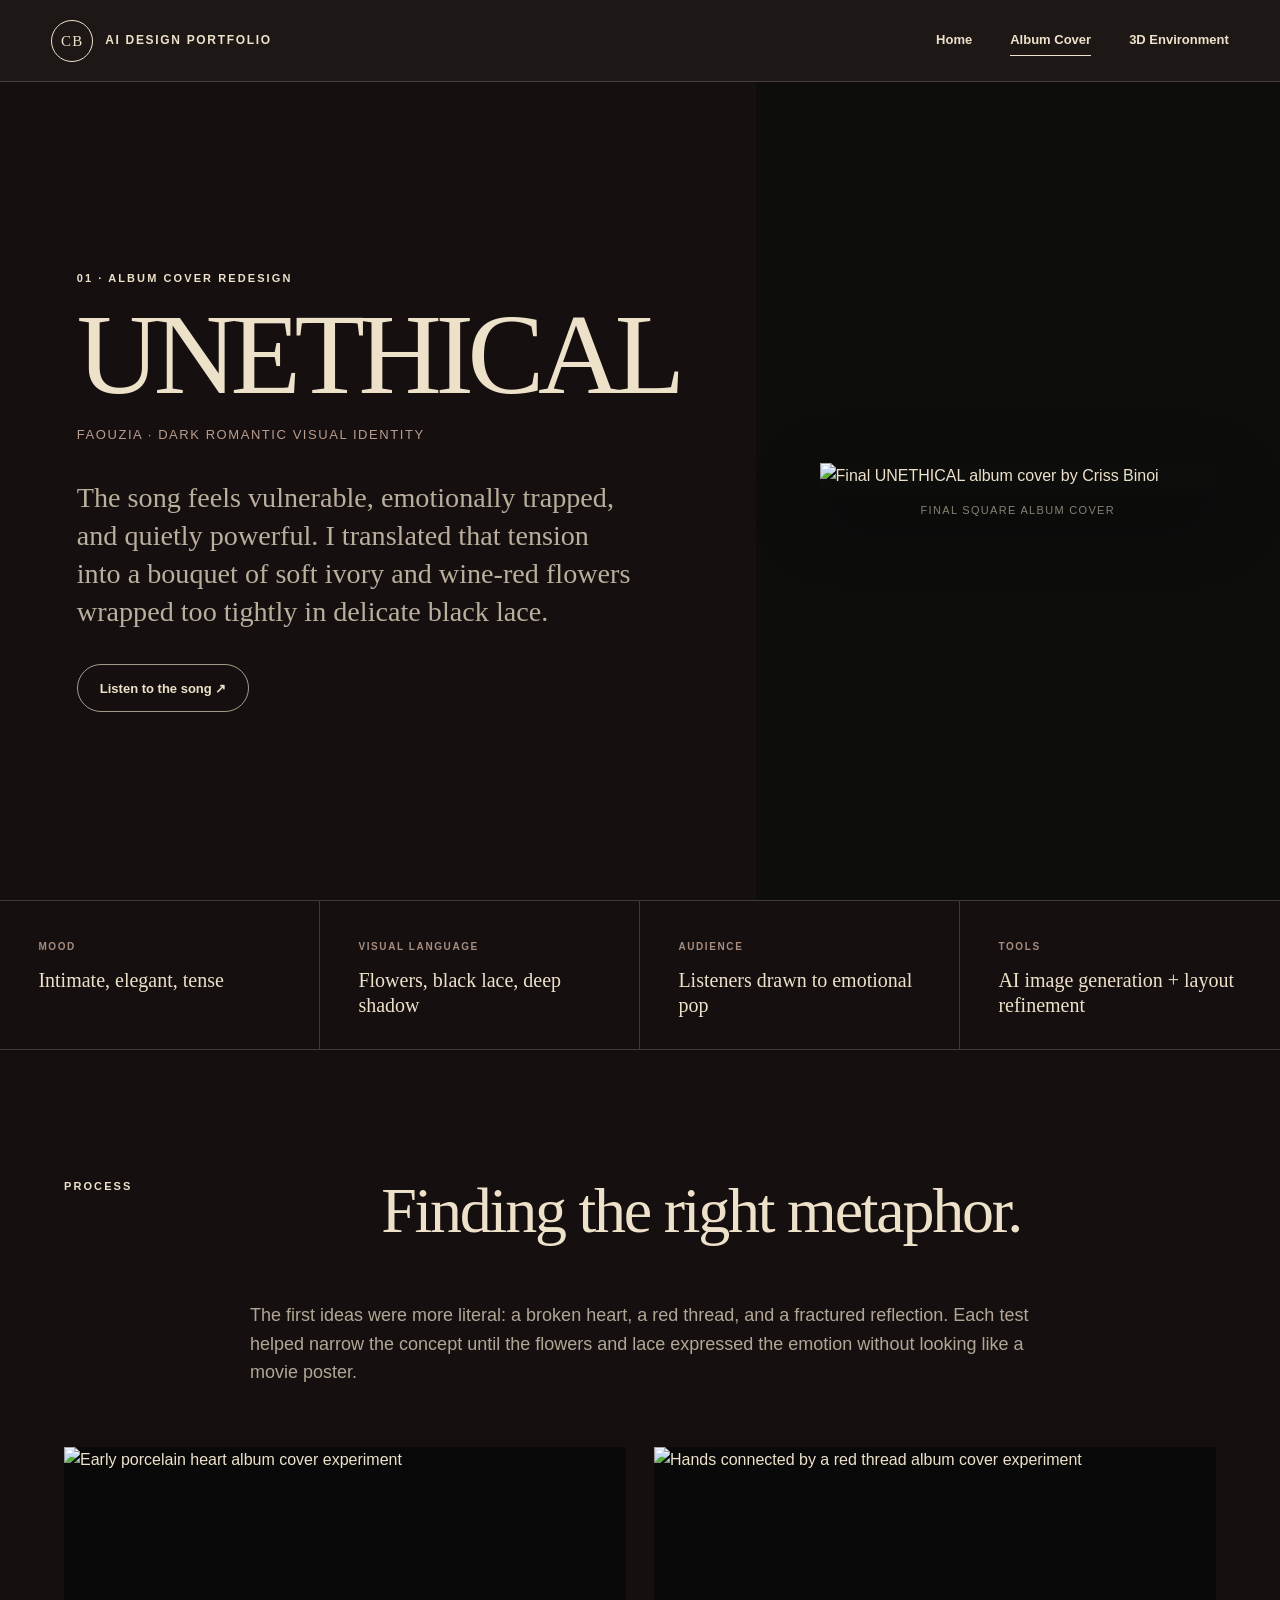
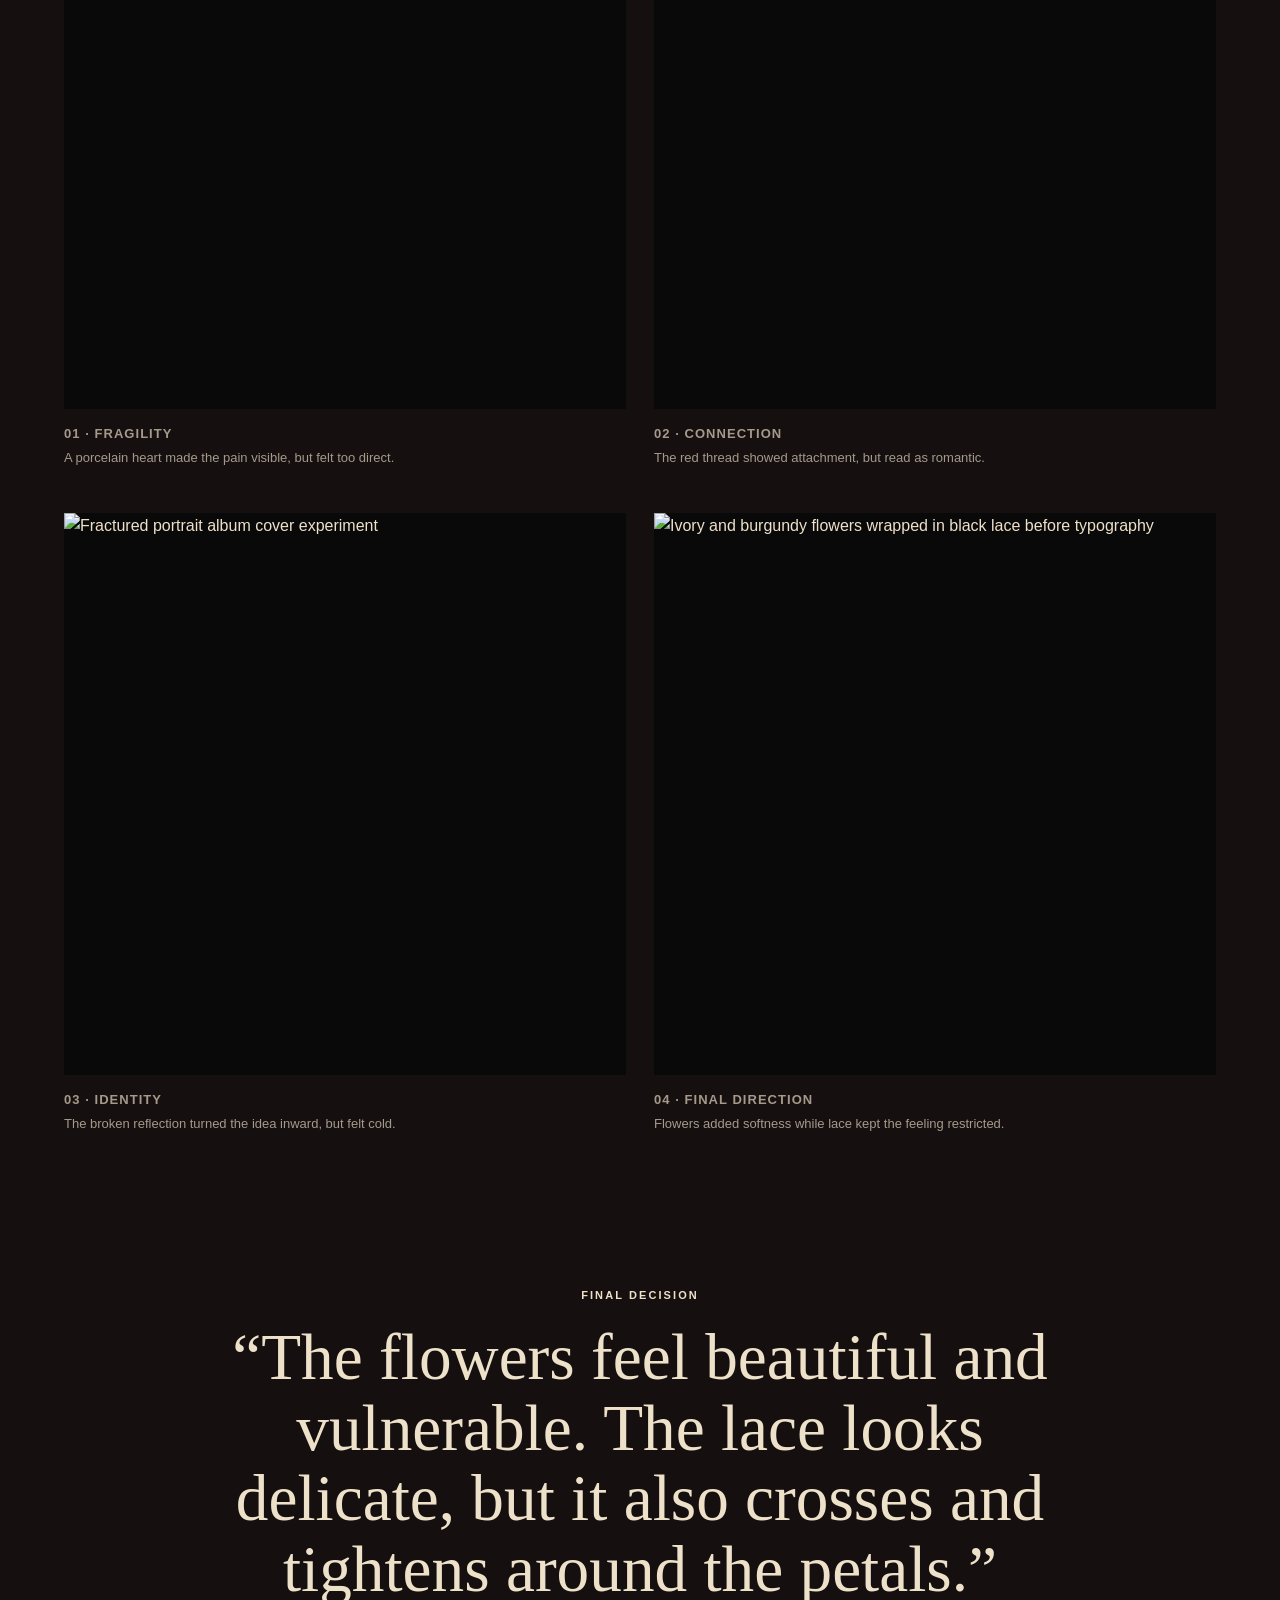
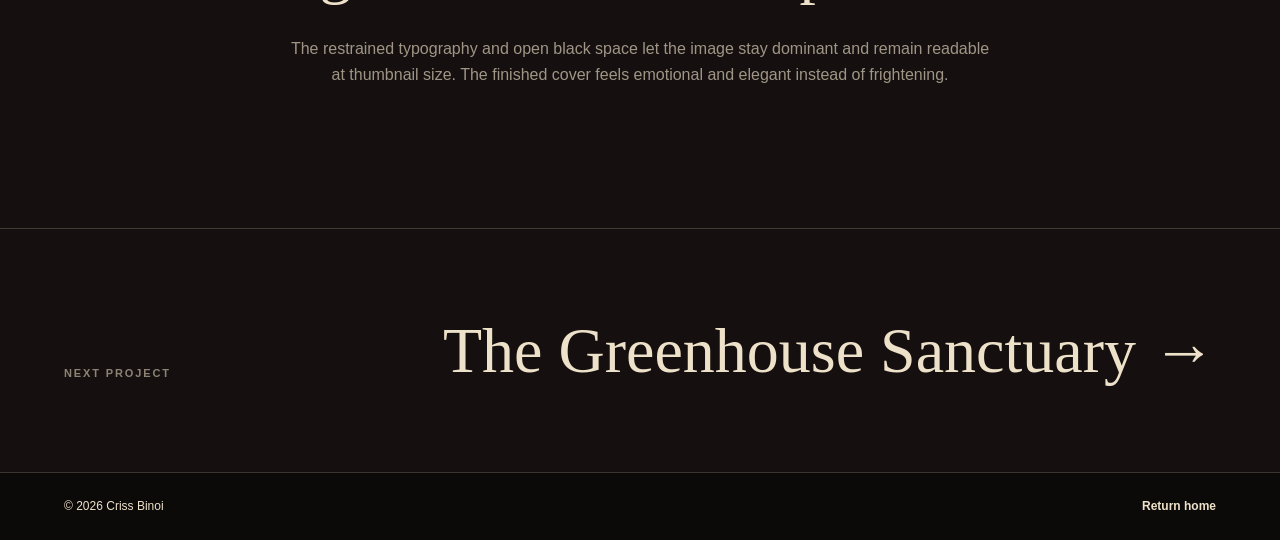
==== album-cover.html @ 112b151c "Add portfolio pages and styling" ====
<!doctype html>
<html lang="en">
<head>
  <meta charset="utf-8">
  <meta name="viewport" content="width=device-width, initial-scale=1">
  <meta name="description" content="UNETHICAL by Faouzia — album cover redesign by Criss Binoi.">
  <title>UNETHICAL — Criss Binoi</title>
  <link rel="stylesheet" href="styles.css">
  <script src="script.js" defer></script>
</head>
<body data-page="project">
  <header class="site-header dark-header">
    <a class="brand" href="index.html" aria-label="Criss Binoi portfolio home">
      <span>CB</span>
      <small>AI Design Portfolio</small>
    </a>
    <nav aria-label="Main navigation">
      <a href="index.html">Home</a>
      <a class="active" href="album-cover.html">Album Cover</a>
      <a href="greenhouse-sanctuary.html">3D Environment</a>
    </nav>
  </header>

  <main class="project-page album-page">
    <section class="project-intro">
      <div class="project-intro-copy">
        <p class="eyebrow">01 · Album cover redesign</p>
        <h1>UNETHICAL</h1>
        <p class="project-subtitle">Faouzia · Dark romantic visual identity</p>
        <p class="project-lede">The song feels vulnerable, emotionally trapped, and quietly powerful. I translated that tension into a bouquet of soft ivory and wine-red flowers wrapped too tightly in delicate black lace.</p>
        <a class="button light-button" href="https://www.youtube.com/watch?v=I1zqCX3Dvxo" target="_blank" rel="noopener">Listen to the song ↗</a>
      </div>
      <figure class="final-art album-art">
        <img src="assets/unethical-final.png" alt="Final UNETHICAL album cover by Criss Binoi">
        <figcaption>Final square album cover</figcaption>
      </figure>
    </section>

    <section class="project-facts" aria-label="Project summary">
      <div><span>Mood</span><p>Intimate, elegant, tense</p></div>
      <div><span>Visual language</span><p>Flowers, black lace, deep shadow</p></div>
      <div><span>Audience</span><p>Listeners drawn to emotional pop</p></div>
      <div><span>Tools</span><p>AI image generation + layout refinement</p></div>
    </section>

    <section class="story-section">
      <div class="section-heading compact">
        <p class="eyebrow">Process</p>
        <h2>Finding the right metaphor.</h2>
      </div>
      <p class="section-intro">The first ideas were more literal: a broken heart, a red thread, and a fractured reflection. Each test helped narrow the concept until the flowers and lace expressed the emotion without looking like a movie poster.</p>
      <div class="process-grid album-process">
        <figure>
          <img src="assets/unethical-process-heart.png" alt="Early porcelain heart album cover experiment">
          <figcaption><strong>01 · Fragility</strong> A porcelain heart made the pain visible, but felt too direct.</figcaption>
        </figure>
        <figure>
          <img src="assets/unethical-process-hands.png" alt="Hands connected by a red thread album cover experiment">
          <figcaption><strong>02 · Connection</strong> The red thread showed attachment, but read as romantic.</figcaption>
        </figure>
        <figure>
          <img src="assets/unethical-process-mirror.png" alt="Fractured portrait album cover experiment">
          <figcaption><strong>03 · Identity</strong> The broken reflection turned the idea inward, but felt cold.</figcaption>
        </figure>
        <figure>
          <img src="assets/unethical-process-flowers.png" alt="Ivory and burgundy flowers wrapped in black lace before typography">
          <figcaption><strong>04 · Final direction</strong> Flowers added softness while lace kept the feeling restricted.</figcaption>
        </figure>
      </div>
    </section>

    <section class="decision-section">
      <p class="eyebrow">Final decision</p>
      <blockquote>“The flowers feel beautiful and vulnerable. The lace looks delicate, but it also crosses and tightens around the petals.”</blockquote>
      <p>The restrained typography and open black space let the image stay dominant and remain readable at thumbnail size. The finished cover feels emotional and elegant instead of frightening.</p>
    </section>

    <nav class="next-project" aria-label="Next project">
      <p>Next project</p>
      <a href="greenhouse-sanctuary.html">The Greenhouse Sanctuary <span aria-hidden="true">→</span></a>
    </nav>
  </main>

  <footer class="site-footer dark-footer">
    <p>© <span data-year></span> Criss Binoi</p>
    <a href="index.html">Return home</a>
  </footer>
</body>
</html>
---- styles.css ----
:root {
  --paper: #f3eee6;
  --paper-deep: #e6ddd0;
  --ink: #171714;
  --muted: #6c675e;
  --wine: #761c31;
  --wine-dark: #2a0d14;
  --cream: #eee1ca;
  --moss: #263a2a;
  --moss-light: #8d9a78;
  --gold: #c49b5f;
  --line: rgba(23, 23, 20, 0.18);
  --serif: Georgia, "Times New Roman", serif;
  --sans: "Segoe UI", Arial, sans-serif;
}

* { box-sizing: border-box; }

html {
  scroll-behavior: smooth;
  background: var(--paper);
}

body {
  margin: 0;
  color: var(--ink);
  background: var(--paper);
  font-family: var(--sans);
  line-height: 1.6;
  -webkit-font-smoothing: antialiased;
}

img {
  display: block;
  width: 100%;
}

a { color: inherit; }

button,
a { -webkit-tap-highlight-color: transparent; }

.site-header {
  position: relative;
  z-index: 20;
  display: flex;
  align-items: center;
  justify-content: space-between;
  min-height: 82px;
  padding: 18px clamp(22px, 4vw, 68px);
  border-bottom: 1px solid var(--line);
  background: rgba(243, 238, 230, 0.92);
  backdrop-filter: blur(16px);
}

.brand {
  display: flex;
  align-items: center;
  gap: 12px;
  color: inherit;
  text-decoration: none;
}

.brand > span {
  display: grid;
  width: 42px;
  height: 42px;
  place-items: center;
  border: 1px solid currentColor;
  border-radius: 50%;
  font-family: var(--serif);
  font-size: 15px;
  letter-spacing: 0.08em;
}

.brand small {
  font-size: 12px;
  font-weight: 700;
  letter-spacing: 0.14em;
  text-transform: uppercase;
}

.site-header nav {
  display: flex;
  align-items: center;
  gap: clamp(15px, 3vw, 38px);
}

.site-header nav a {
  position: relative;
  padding: 7px 0;
  color: inherit;
  font-size: 13px;
  font-weight: 650;
  text-decoration: none;
}

.site-header nav a::after {
  position: absolute;
  right: 0;
  bottom: 2px;
  left: 0;
  height: 1px;
  background: currentColor;
  content: "";
  transform: scaleX(0);
  transform-origin: right;
  transition: transform 180ms ease;
}

.site-header nav a:hover::after,
.site-header nav a:focus-visible::after,
.site-header nav a.active::after {
  transform: scaleX(1);
  transform-origin: left;
}

.dark-header {
  color: var(--cream);
  border-color: rgba(238, 225, 202, 0.2);
  background: rgba(20, 15, 14, 0.96);
}

.moss-header {
  color: #f4ead8;
  border-color: rgba(244, 234, 216, 0.2);
  background: rgba(25, 37, 27, 0.96);
}

.home-hero {
  position: relative;
  display: grid;
  min-height: min(780px, calc(100vh - 82px));
  place-items: center;
  overflow: hidden;
  padding: 95px 7vw 110px;
  isolation: isolate;
  cursor: crosshair;
  background:
    radial-gradient(circle at 15% 20%, rgba(118, 28, 49, 0.13), transparent 35%),
    radial-gradient(circle at 85% 70%, rgba(38, 58, 42, 0.16), transparent 34%),
    var(--paper);
}

.home-hero::after {
  position: absolute;
  inset: 18px;
  z-index: -1;
  border: 1px solid rgba(23, 23, 20, 0.1);
  border-radius: 28px;
  content: "";
  pointer-events: none;
}

#flower-canvas {
  position: absolute;
  inset: 0;
  z-index: -2;
  width: 100%;
  height: 100%;
  pointer-events: none;
}

.hero-copy {
  width: min(820px, 100%);
  padding: clamp(28px, 5vw, 62px);
  border: 1px solid rgba(255,255,255,0.62);
  border-radius: 32px;
  background: rgba(244, 239, 231, 0.76);
  box-shadow: 0 28px 85px rgba(50, 37, 26, 0.13);
  text-align: center;
  backdrop-filter: blur(15px);
}

.eyebrow {
  margin: 0 0 17px;
  font-size: 11px;
  font-weight: 800;
  letter-spacing: 0.19em;
  text-transform: uppercase;
}

.home-hero h1 {
  max-width: 760px;
  margin: 0 auto;
  font-family: var(--serif);
  font-size: clamp(48px, 7.7vw, 106px);
  font-weight: 400;
  letter-spacing: -0.055em;
  line-height: 0.93;
}

.home-hero h1 em {
  color: var(--wine);
  font-weight: 400;
}

.hero-intro {
  max-width: 610px;
  margin: 28px auto 0;
  color: #4d4842;
  font-size: clamp(16px, 1.7vw, 20px);
}

.hero-actions {
  display: flex;
  flex-wrap: wrap;
  justify-content: center;
  gap: 12px;
  margin-top: 32px;
}

.button {
  display: inline-flex;
  min-height: 48px;
  align-items: center;
  justify-content: center;
  padding: 11px 22px;
  border: 1px solid var(--ink);
  border-radius: 999px;
  font: 700 13px/1 var(--sans);
  text-decoration: none;
  cursor: pointer;
  transition: transform 180ms ease, background 180ms ease, color 180ms ease;
}

.button:hover,
.button:focus-visible { transform: translateY(-2px); }

.button.primary {
  color: var(--paper);
  background: var(--ink);
}

.button.quiet { background: transparent; }

.interaction-note {
  position: absolute;
  right: clamp(30px, 4vw, 70px);
  bottom: 30px;
  margin: 0;
  padding: 8px 13px;
  border-radius: 999px;
  background: rgba(243, 238, 230, 0.78);
  color: #514b43;
  font-size: 12px;
  pointer-events: none;
  backdrop-filter: blur(8px);
}

.projects-section {
  padding: clamp(84px, 10vw, 150px) clamp(22px, 5vw, 82px);
}

.section-heading {
  display: grid;
  grid-template-columns: minmax(170px, 0.38fr) 1fr;
  max-width: 1180px;
  margin: 0 auto 60px;
  padding-bottom: 25px;
  border-bottom: 1px solid var(--line);
}

.section-heading h2 {
  max-width: 790px;
  margin: 0;
  font-family: var(--serif);
  font-size: clamp(35px, 5vw, 68px);
  font-weight: 400;
  letter-spacing: -0.035em;
  line-height: 1.02;
}

.project-list {
  display: grid;
  max-width: 1180px;
  margin: 0 auto;
  gap: 55px;
}

.project-card {
  display: grid;
  grid-template-columns: minmax(280px, 1.22fr) minmax(260px, 0.78fr);
  overflow: hidden;
  border-radius: 28px;
  color: var(--cream);
  text-decoration: none;
  box-shadow: 0 22px 55px rgba(35, 25, 19, 0.13);
}

.project-card:nth-child(even) { grid-template-columns: minmax(260px, 0.78fr) minmax(280px, 1.22fr); }
.project-card:nth-child(even) .card-image { order: 2; }

.album-card { background: #1b1113; }
.environment-card { background: #2d3b2e; }

.card-image {
  min-height: 520px;
  overflow: hidden;
  background: #111;
}

.card-image img {
  width: 100%;
  height: 100%;
  object-fit: cover;
  transition: transform 650ms cubic-bezier(.2,.7,.2,1);
}

.square-image img { object-position: center; }
.wide-image img { object-position: center; }
.project-card:hover .card-image img { transform: scale(1.035); }

.card-copy {
  position: relative;
  display: flex;
  min-height: 520px;
  flex-direction: column;
  justify-content: center;
  padding: clamp(34px, 5vw, 74px);
}

.project-number {
  position: absolute;
  top: 29px;
  right: 31px;
  color: rgba(238, 225, 202, 0.52);
  font-family: var(--serif);
  font-size: 32px;
}

.project-type {
  margin: 0 0 13px;
  color: rgba(238, 225, 202, 0.66);
  font-size: 11px;
  font-weight: 800;
  letter-spacing: 0.16em;
  text-transform: uppercase;
}

.card-copy h3 {
  margin: 0 0 22px;
  font-family: var(--serif);
  font-size: clamp(39px, 5vw, 66px);
  font-weight: 400;
  letter-spacing: -0.04em;
  line-height: 0.98;
}

.card-copy > p:not(.project-type) {
  margin: 0;
  color: rgba(238, 225, 202, 0.8);
  font-size: 16px;
}

.text-link {
  align-self: flex-start;
  margin-top: 35px;
  padding-bottom: 3px;
  border-bottom: 1px solid currentColor;
  font-weight: 750;
  font-size: 13px;
}

.about-strip {
  display: grid;
  grid-template-columns: minmax(150px, 0.35fr) 1fr;
  max-width: 1180px;
  margin: 0 auto clamp(85px, 10vw, 150px);
  padding: 45px 0 0;
  border-top: 1px solid var(--line);
}

.about-strip > p:last-child {
  max-width: 850px;
  margin: 0;
  font-family: var(--serif);
  font-size: clamp(27px, 3.3vw, 45px);
  line-height: 1.17;
}

.site-footer {
  display: flex;
  align-items: center;
  justify-content: space-between;
  padding: 24px clamp(22px, 5vw, 82px);
  border-top: 1px solid var(--line);
  font-size: 12px;
}

.site-footer p { margin: 0; }
.site-footer a { font-weight: 700; text-decoration: none; }

/* Project pages */
.project-page { overflow: hidden; }

.album-page {
  color: var(--cream);
  background: #15100f;
}

.project-intro {
  display: grid;
  grid-template-columns: 0.82fr 1.18fr;
  min-height: calc(100vh - 82px);
}

.project-intro-copy {
  display: flex;
  flex-direction: column;
  justify-content: center;
  padding: clamp(55px, 8vw, 125px) clamp(30px, 6vw, 95px);
}

.project-intro h1,
.environment-title h1 {
  margin: 0;
  font-family: var(--serif);
  font-size: clamp(60px, 9vw, 135px);
  font-weight: 400;
  letter-spacing: -0.055em;
  line-height: 0.88;
}

.project-subtitle {
  margin: 19px 0 0;
  color: #ba9d8e;
  font-size: 13px;
  letter-spacing: 0.12em;
  text-transform: uppercase;
}

.project-lede {
  max-width: 560px;
  margin: 34px 0 0;
  color: rgba(238, 225, 202, 0.76);
  font-family: var(--serif);
  font-size: clamp(20px, 2.2vw, 29px);
  line-height: 1.35;
}

.light-button {
  align-self: flex-start;
  margin-top: 33px;
  color: var(--cream);
  border-color: rgba(238, 225, 202, 0.66);
  background: transparent;
}

.light-button:hover { color: #15100f; background: var(--cream); }

.final-art {
  display: grid;
  align-content: center;
  margin: 0;
  padding: clamp(30px, 5vw, 80px);
  background: #0d0d0c;
}

.album-art img {
  max-width: 820px;
  margin: auto;
  box-shadow: 0 24px 70px rgba(0,0,0,0.44);
}

.final-art figcaption {
  margin-top: 13px;
  color: rgba(238, 225, 202, 0.55);
  font-size: 11px;
  letter-spacing: 0.12em;
  text-align: center;
  text-transform: uppercase;
}

.project-facts {
  display: grid;
  grid-template-columns: repeat(4, 1fr);
  border-top: 1px solid rgba(238, 225, 202, 0.2);
  border-bottom: 1px solid rgba(238, 225, 202, 0.2);
}

.project-facts > div {
  min-height: 145px;
  padding: 31px clamp(20px, 3vw, 45px);
  border-right: 1px solid rgba(238, 225, 202, 0.2);
}

.project-facts > div:last-child { border-right: 0; }

.project-facts span {
  color: #a68d80;
  font-size: 10px;
  font-weight: 800;
  letter-spacing: 0.16em;
  text-transform: uppercase;
}

.project-facts p {
  margin: 10px 0 0;
  font-family: var(--serif);
  font-size: 20px;
  line-height: 1.25;
}

.story-section {
  padding: clamp(80px, 10vw, 145px) clamp(22px, 5vw, 82px);
}

.section-heading.compact { margin-bottom: 32px; }

.section-intro {
  max-width: 780px;
  margin: 0 auto 60px;
  color: rgba(238, 225, 202, 0.72);
  font-size: 18px;
}

.process-grid {
  display: grid;
  max-width: 1180px;
  margin: auto;
  grid-template-columns: repeat(2, 1fr);
  gap: 44px 28px;
}

.process-grid figure,
.environment-process figure { margin: 0; }

.process-grid img {
  aspect-ratio: 1;
  object-fit: cover;
  background: #090909;
}

.process-grid figcaption,
.environment-process figcaption {
  padding: 15px 0 0;
  color: rgba(238, 225, 202, 0.66);
  font-size: 13px;
}

.process-grid figcaption strong,
.environment-process figcaption strong {
  display: block;
  margin-bottom: 3px;
  color: inherit;
  letter-spacing: 0.08em;
  text-transform: uppercase;
}

.decision-section {
  max-width: 1000px;
  margin: 0 auto;
  padding: 25px clamp(22px, 5vw, 82px) clamp(90px, 11vw, 165px);
  text-align: center;
}

.decision-section blockquote {
  margin: 0;
  font-family: var(--serif);
  font-size: clamp(34px, 5.1vw, 70px);
  line-height: 1.08;
}

.decision-section > p:last-child {
  max-width: 700px;
  margin: 32px auto 0;
  color: rgba(238, 225, 202, 0.64);
}

.next-project {
  display: flex;
  align-items: flex-end;
  justify-content: space-between;
  gap: 30px;
  padding: clamp(50px, 7vw, 95px) clamp(22px, 5vw, 82px);
  border-top: 1px solid rgba(238, 225, 202, 0.2);
}

.next-project p {
  margin: 0;
  color: rgba(238, 225, 202, 0.55);
  font-size: 11px;
  font-weight: 800;
  letter-spacing: 0.17em;
  text-transform: uppercase;
}

.next-project a {
  font-family: var(--serif);
  font-size: clamp(31px, 5vw, 72px);
  line-height: 1;
  text-decoration: none;
}

.dark-footer {
  color: var(--cream);
  border-color: rgba(238, 225, 202, 0.2);
  background: #0c0a09;
}

/* Environment project */
.environment-page {
  color: #f4ead8;
  background: #1a261c;
}

.environment-hero {
  position: relative;
  min-height: calc(100vh - 82px);
  background: #111;
}

.environment-hero::after {
  position: absolute;
  inset: 0;
  background: linear-gradient(90deg, rgba(12,18,13,0.83), rgba(12,18,13,0.08) 68%), linear-gradient(0deg, rgba(12,18,13,0.45), transparent 45%);
  content: "";
}

.environment-hero > img {
  position: absolute;
  inset: 0;
  height: 100%;
  object-fit: cover;
}

.environment-title {
  position: relative;
  z-index: 2;
  display: flex;
  min-height: calc(100vh - 82px);
  width: min(720px, 92%);
  flex-direction: column;
  justify-content: flex-end;
  padding: 80px clamp(22px, 6vw, 95px);
}

.environment-title h1 { font-size: clamp(58px, 9vw, 132px); }

.environment-title > p:last-child {
  max-width: 520px;
  margin: 28px 0 0;
  color: rgba(244, 234, 216, 0.78);
  font-family: var(--serif);
  font-size: clamp(20px, 2.5vw, 31px);
}

.environment-overview {
  display: grid;
  grid-template-columns: 0.8fr 1.2fr;
  max-width: 1180px;
  margin: auto;
  padding: clamp(80px, 10vw, 150px) 0;
  gap: 60px;
}

.environment-overview h2 {
  margin: 0;
  font-family: var(--serif);
  font-size: clamp(45px, 6vw, 82px);
  font-weight: 400;
  letter-spacing: -0.045em;
  line-height: 0.98;
}

.overview-copy {
  padding-top: 25px;
  color: rgba(244, 234, 216, 0.75);
  font-size: 18px;
}

.overview-copy p { margin: 0 0 22px; }

.environment-facts {
  border-color: rgba(244, 234, 216, 0.2);
}

.environment-facts > div { border-color: rgba(244, 234, 216, 0.2); }
.environment-facts span { color: #9faa8e; }

.light-story {
  color: var(--ink);
  background: var(--paper);
}

.light-story .section-heading { border-color: var(--line); }

.environment-process {
  display: grid;
  max-width: 1180px;
  margin: 0 auto;
  grid-template-columns: repeat(2, 1fr);
  gap: 48px 28px;
}

.environment-process .process-wide { grid-column: 1 / -1; }

.environment-process img {
  aspect-ratio: 4 / 3;
  object-fit: cover;
  background: #1a1a1a;
}

.environment-process figcaption { color: #5e594f; }
.environment-process figcaption strong { color: var(--moss); }

.final-environment {
  padding: clamp(85px, 10vw, 150px) clamp(22px, 5vw, 82px);
}

.final-environment > img {
  max-width: 1400px;
  margin: 0 auto;
  border-radius: 4px;
  box-shadow: 0 30px 80px rgba(0,0,0,0.24);
}

.final-environment > p {
  max-width: 720px;
  margin: 27px auto 0;
  color: rgba(244, 234, 216, 0.68);
  text-align: center;
}

.moss-footer {
  color: #f4ead8;
  border-color: rgba(244, 234, 216, 0.2);
  background: #101811;
}

@media (max-width: 900px) {
  .site-header {
    align-items: flex-start;
    gap: 16px;
  }

  .site-header nav {
    align-items: flex-end;
    flex-direction: column;
    gap: 2px;
  }

  .brand small { display: none; }
  .home-hero { min-height: 720px; padding-inline: 25px; }
  .project-card,
  .project-card:nth-child(even) { grid-template-columns: 1fr; }
  .project-card:nth-child(even) .card-image { order: initial; }
  .card-image,
  .card-copy { min-height: auto; }
  .card-image { aspect-ratio: 4 / 3; }
  .card-copy { padding-block: 70px; }
  .project-intro { grid-template-columns: 1fr; }
  .project-intro-copy { min-height: 600px; }
  .project-facts { grid-template-columns: repeat(2, 1fr); }
  .project-facts > div:nth-child(2) { border-right: 0; }
  .project-facts > div:nth-child(-n+2) { border-bottom: 1px solid rgba(238, 225, 202, 0.2); }
  .environment-overview { grid-template-columns: 1fr; padding-inline: 30px; gap: 25px; }
}

@media (max-width: 620px) {
  .site-header { min-height: 100px; padding: 15px 18px; }
  .brand > span { width: 38px; height: 38px; }
  .site-header nav a { font-size: 11px; padding: 3px 0; }
  .home-hero { min-height: calc(100svh - 100px); padding: 52px 18px 90px; }
  .home-hero::after { inset: 10px; border-radius: 20px; }
  .hero-copy { padding: 34px 21px; border-radius: 22px; }
  .home-hero h1 { font-size: clamp(43px, 15vw, 67px); }
  .hero-intro { font-size: 15px; }
  .hero-actions { align-items: stretch; flex-direction: column; }
  .interaction-note { right: 50%; bottom: 22px; width: max-content; transform: translateX(50%); }
  .section-heading,
  .about-strip { grid-template-columns: 1fr; gap: 16px; }
  .projects-section { padding-inline: 17px; }
  .card-image { aspect-ratio: 1; }
  .card-copy { padding: 65px 27px 42px; }
  .about-strip { margin-inline: 22px; }
  .project-intro-copy { min-height: 550px; padding-inline: 24px; }
  .project-intro h1 { font-size: 60px; }
  .final-art { padding: 25px 18px 50px; }
  .project-facts { grid-template-columns: 1fr; }
  .project-facts > div,
  .project-facts > div:nth-child(2) { border-right: 0; border-bottom: 1px solid rgba(238, 225, 202, 0.2); }
  .process-grid,
  .environment-process { grid-template-columns: 1fr; }
  .environment-process .process-wide { grid-column: auto; }
  .next-project { align-items: flex-start; flex-direction: column; }
  .environment-title { padding: 55px 23px; }
  .environment-title h1 { font-size: 57px; }
  .environment-hero,
  .environment-title { min-height: calc(100svh - 100px); }
  .environment-hero > img { object-position: 62% center; }
  .site-footer { gap: 20px; }
}

@media (prefers-reduced-motion: reduce) {
  html { scroll-behavior: auto; }
  *, *::before, *::after { transition-duration: 0.001ms !important; animation-duration: 0.001ms !important; }
}
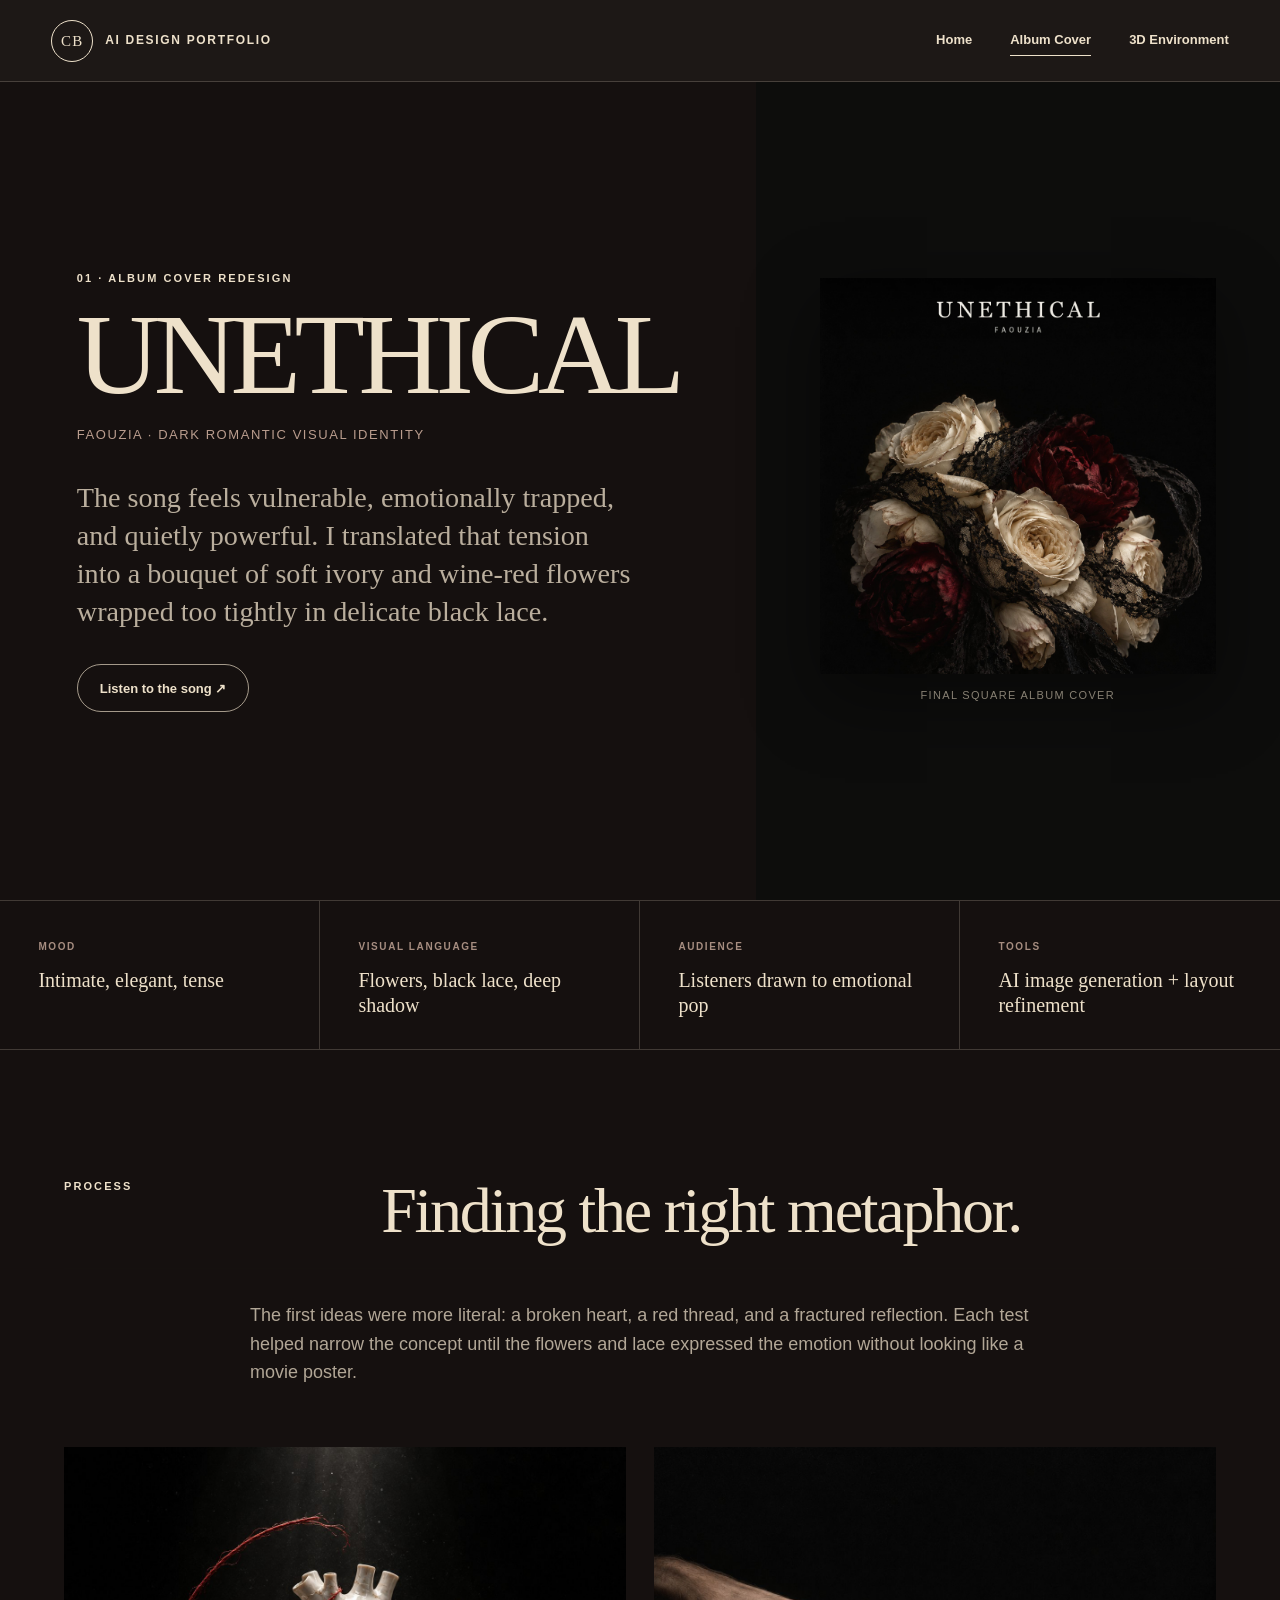
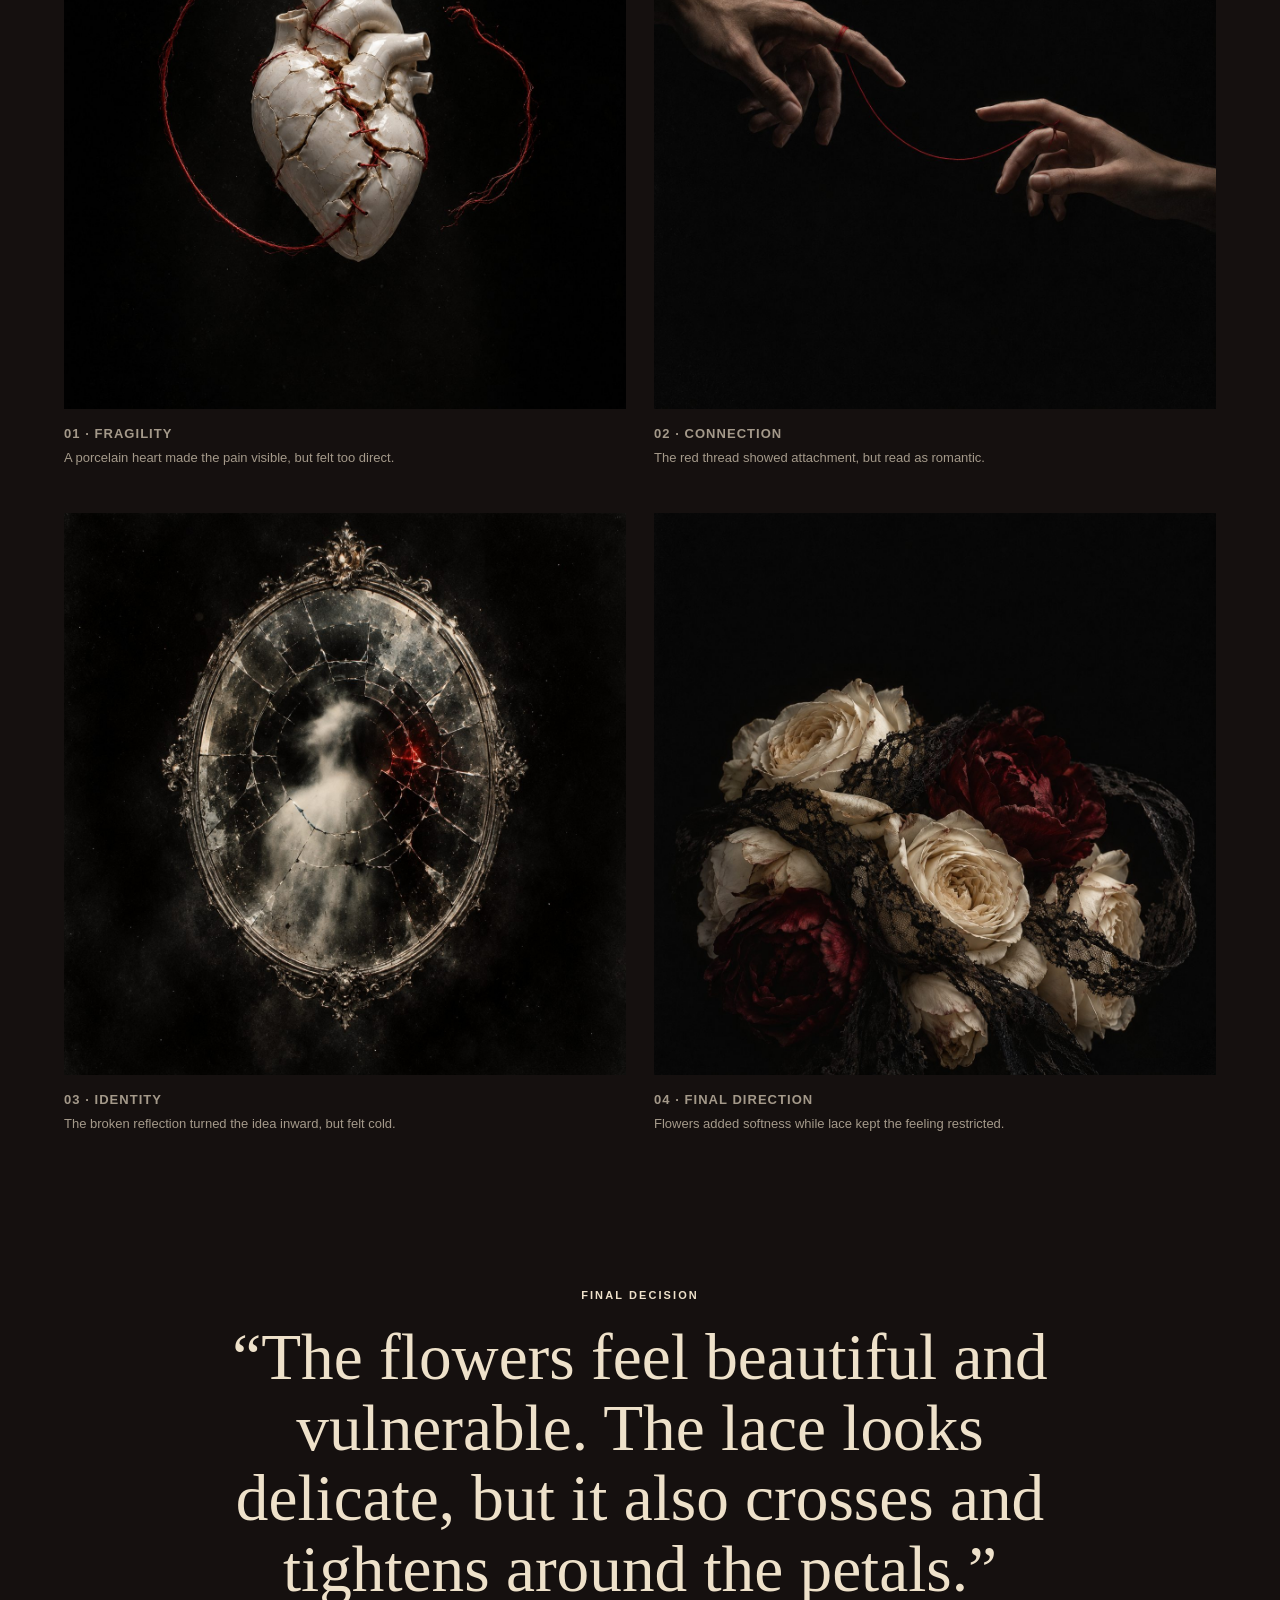
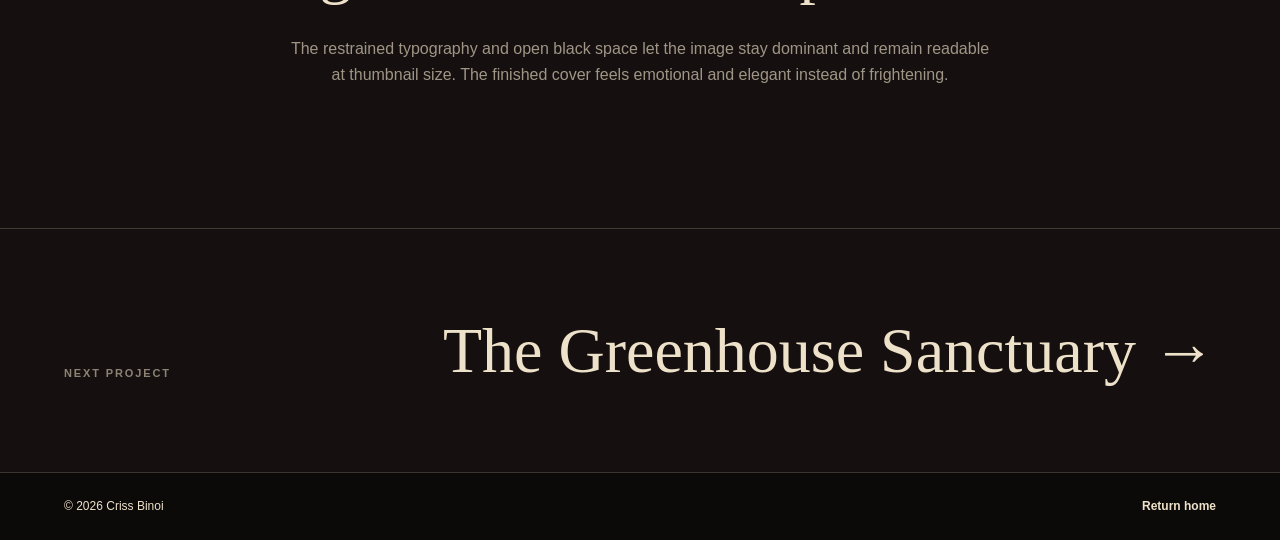
==== commit dbf27906: "Optimize portfolio images for the web" ====
--- a/album-cover.html
+++ b/album-cover.html
@@ -31,7 +31,7 @@
         <a class="button light-button" href="https://www.youtube.com/watch?v=I1zqCX3Dvxo" target="_blank" rel="noopener">Listen to the song ↗</a>
       </div>
       <figure class="final-art album-art">
-        <img src="assets/unethical-final.png" alt="Final UNETHICAL album cover by Criss Binoi">
+        <img src="assets/unethical-final.jpg" alt="Final UNETHICAL album cover by Criss Binoi">
         <figcaption>Final square album cover</figcaption>
       </figure>
     </section>
@@ -51,19 +51,19 @@
       <p class="section-intro">The first ideas were more literal: a broken heart, a red thread, and a fractured reflection. Each test helped narrow the concept until the flowers and lace expressed the emotion without looking like a movie poster.</p>
       <div class="process-grid album-process">
         <figure>
-          <img src="assets/unethical-process-heart.png" alt="Early porcelain heart album cover experiment">
+          <img src="assets/unethical-process-heart.jpg" alt="Early porcelain heart album cover experiment">
           <figcaption><strong>01 · Fragility</strong> A porcelain heart made the pain visible, but felt too direct.</figcaption>
         </figure>
         <figure>
-          <img src="assets/unethical-process-hands.png" alt="Hands connected by a red thread album cover experiment">
+          <img src="assets/unethical-process-hands.jpg" alt="Hands connected by a red thread album cover experiment">
           <figcaption><strong>02 · Connection</strong> The red thread showed attachment, but read as romantic.</figcaption>
         </figure>
         <figure>
-          <img src="assets/unethical-process-mirror.png" alt="Fractured portrait album cover experiment">
+          <img src="assets/unethical-process-mirror.jpg" alt="Fractured portrait album cover experiment">
           <figcaption><strong>03 · Identity</strong> The broken reflection turned the idea inward, but felt cold.</figcaption>
         </figure>
         <figure>
-          <img src="assets/unethical-process-flowers.png" alt="Ivory and burgundy flowers wrapped in black lace before typography">
+          <img src="assets/unethical-process-flowers.jpg" alt="Ivory and burgundy flowers wrapped in black lace before typography">
           <figcaption><strong>04 · Final direction</strong> Flowers added softness while lace kept the feeling restricted.</figcaption>
         </figure>
       </div>
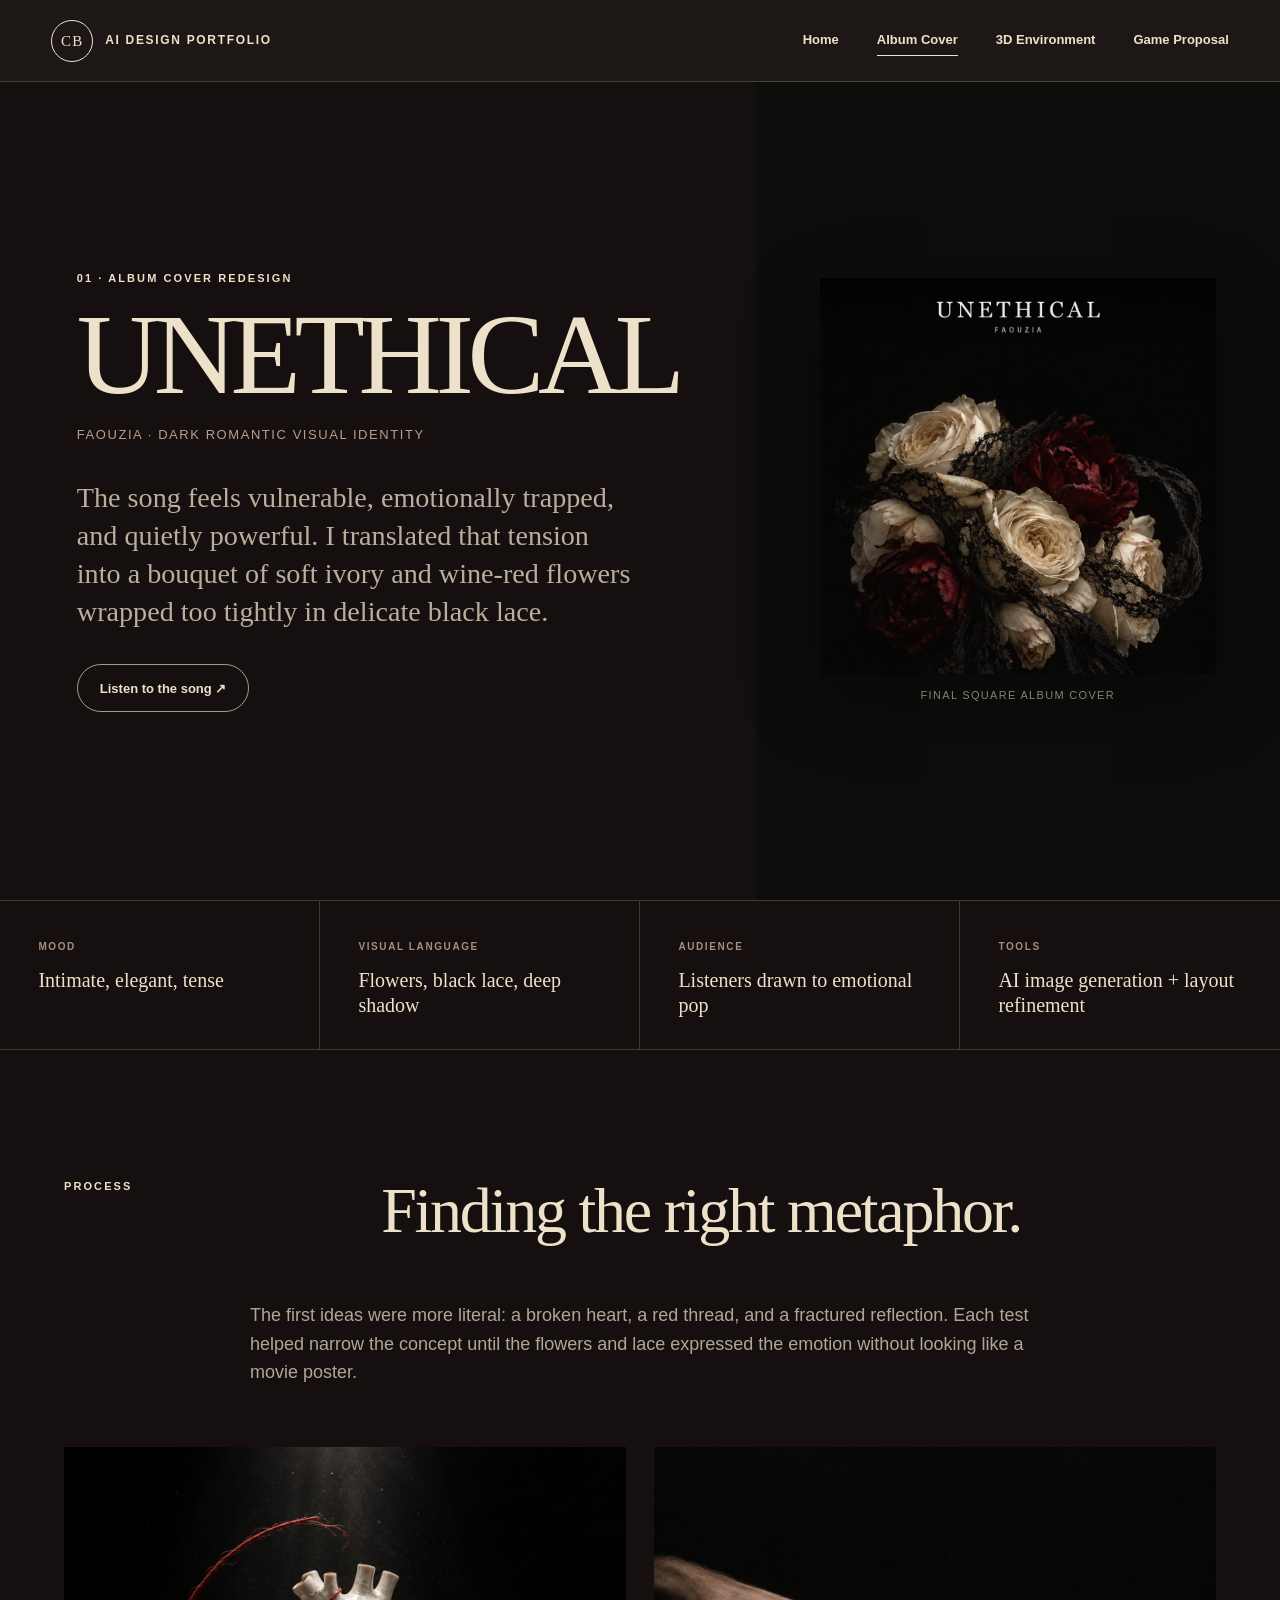
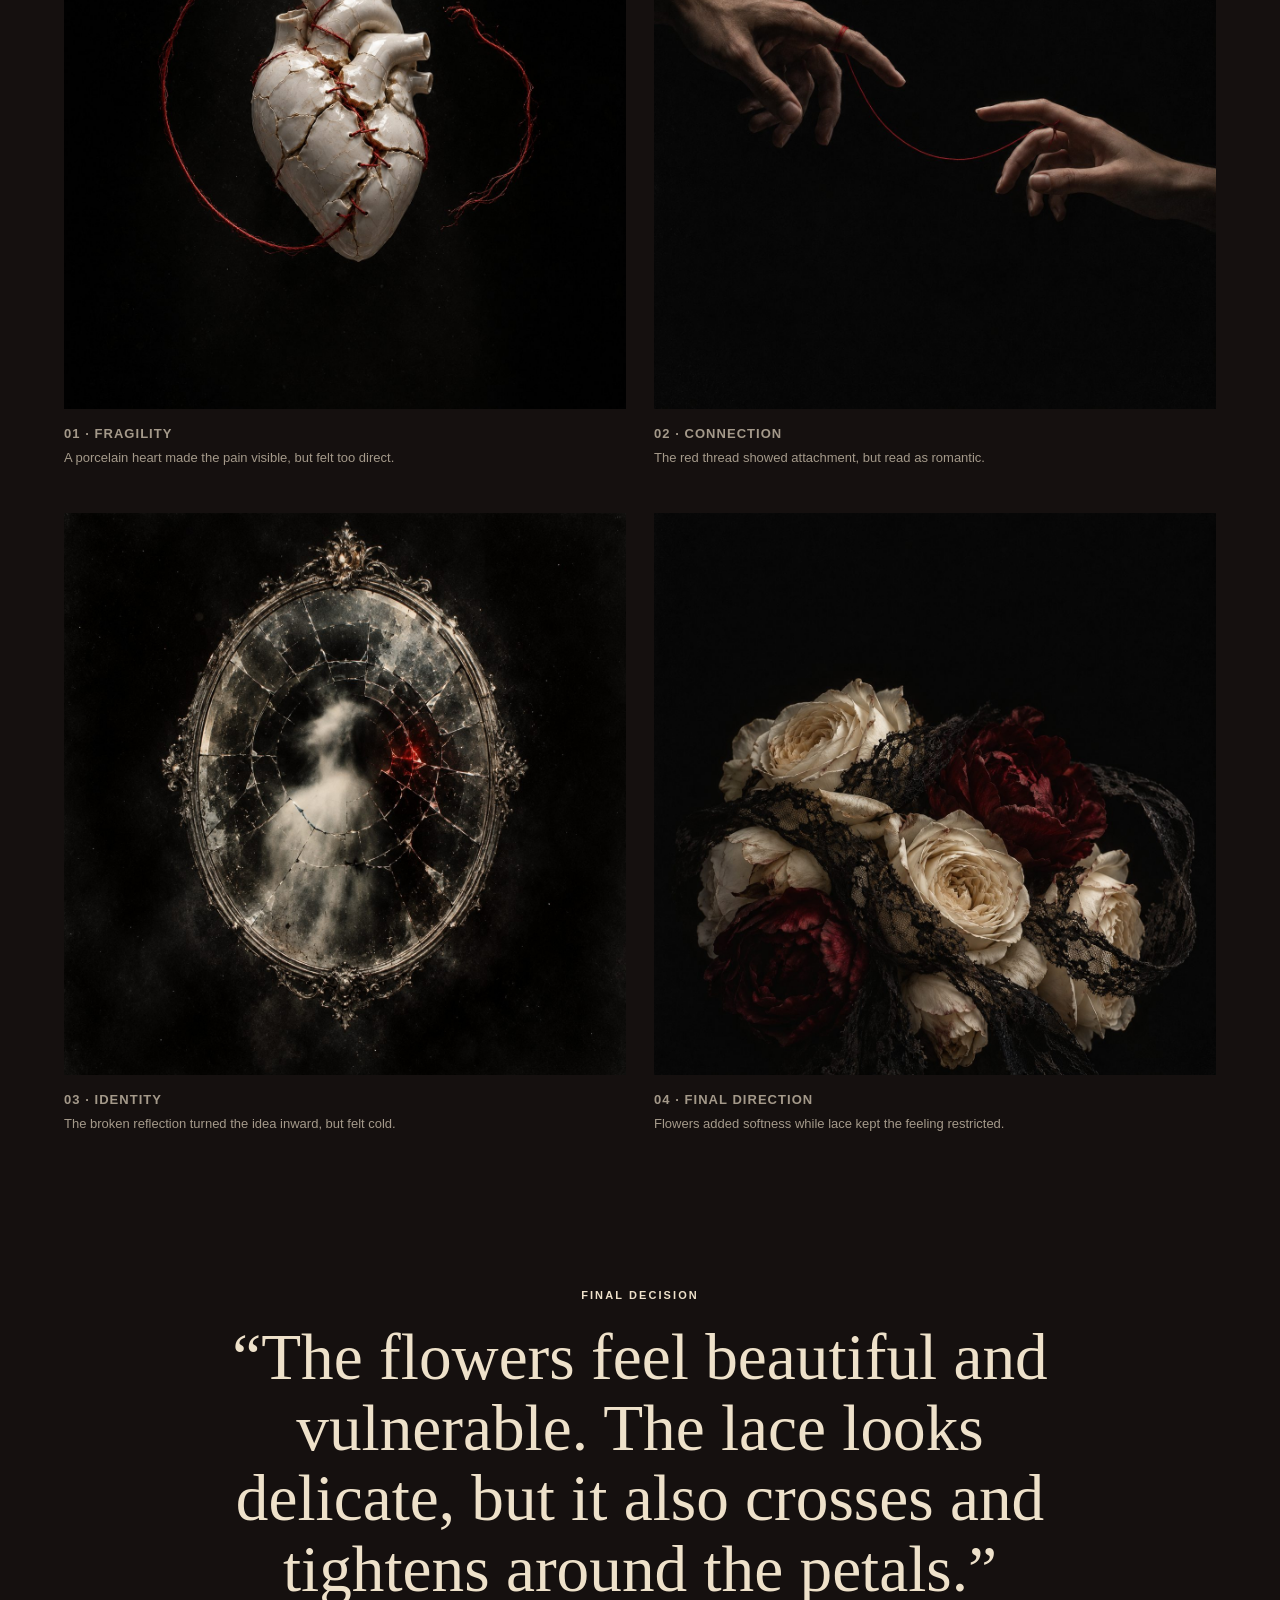
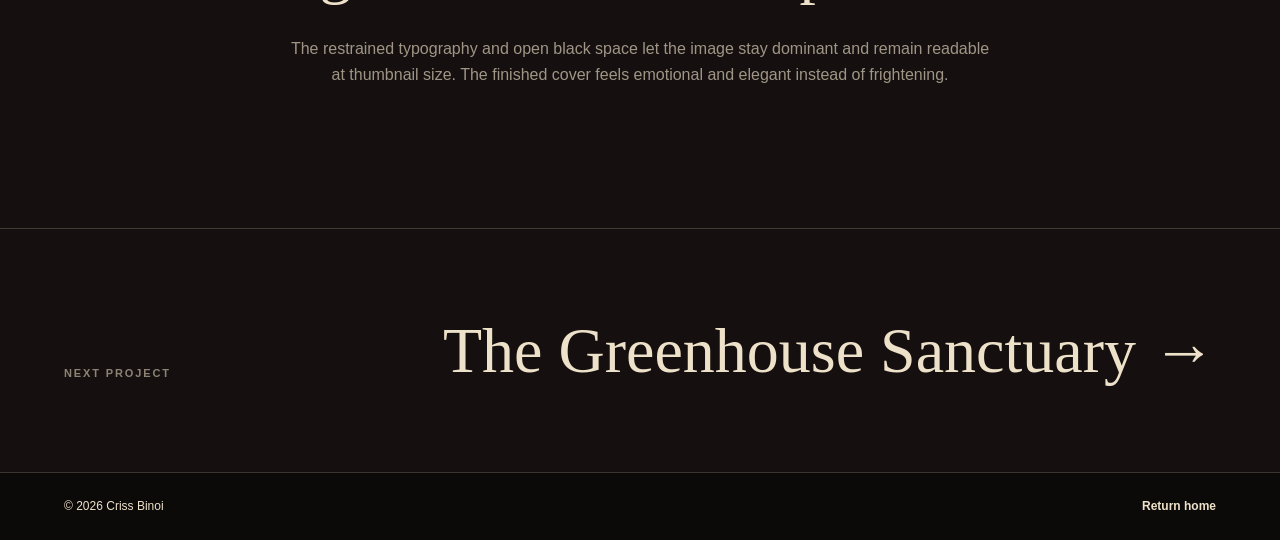
==== commit e305c66e: "Add Hallucination game proposal" ====
--- a/album-cover.html
+++ b/album-cover.html
@@ -5,7 +5,7 @@
   <meta name="viewport" content="width=device-width, initial-scale=1">
   <meta name="description" content="UNETHICAL by Faouzia — album cover redesign by Criss Binoi.">
   <title>UNETHICAL — Criss Binoi</title>
-  <link rel="stylesheet" href="styles.css">
+  <link rel="stylesheet" href="styles.css?v=2">
   <script src="script.js" defer></script>
 </head>
 <body data-page="project">
@@ -18,6 +18,7 @@
       <a href="index.html">Home</a>
       <a class="active" href="album-cover.html">Album Cover</a>
       <a href="greenhouse-sanctuary.html">3D Environment</a>
+      <a href="game-proposal.html">Game Proposal</a>
     </nav>
   </header>
 
--- a/styles.css
+++ b/styles.css
@@ -238,14 +238,26 @@
   position: absolute;
   right: clamp(30px, 4vw, 70px);
   bottom: 30px;
-  margin: 0;
-  padding: 8px 13px;
-  border-radius: 999px;
-  background: rgba(243, 238, 230, 0.78);
+  display: flex;
+  align-items: flex-start;
+  flex-direction: column;
+  gap: 1px;
+  margin: 0;
+  padding: 9px 14px;
+  border: 1px solid rgba(255, 255, 255, 0.48);
+  border-radius: 18px;
+  background: rgba(243, 238, 230, 0.76);
   color: #514b43;
-  font-size: 12px;
   pointer-events: none;
   backdrop-filter: blur(8px);
+}
+
+.interaction-main { font-size: 12px; }
+
+.interaction-sub {
+  padding-left: 15px;
+  font-size: 10px;
+  opacity: 0.72;
 }
 
 .projects-section {
@@ -273,14 +285,16 @@
 
 .project-list {
   display: grid;
+  grid-template-columns: repeat(2, minmax(0, 1fr));
   max-width: 1180px;
   margin: 0 auto;
-  gap: 55px;
+  gap: clamp(22px, 3vw, 36px);
 }
 
 .project-card {
   display: grid;
-  grid-template-columns: minmax(280px, 1.22fr) minmax(260px, 0.78fr);
+  grid-template-columns: 1fr;
+  grid-template-rows: auto 1fr;
   overflow: hidden;
   border-radius: 28px;
   color: var(--cream);
@@ -288,14 +302,15 @@
   box-shadow: 0 22px 55px rgba(35, 25, 19, 0.13);
 }
 
-.project-card:nth-child(even) { grid-template-columns: minmax(260px, 0.78fr) minmax(280px, 1.22fr); }
-.project-card:nth-child(even) .card-image { order: 2; }
+.project-card:nth-child(even) { grid-template-columns: 1fr; }
+.project-card:nth-child(even) .card-image { order: initial; }
 
 .album-card { background: #1b1113; }
 .environment-card { background: #2d3b2e; }
 
 .card-image {
-  min-height: 520px;
+  min-height: 0;
+  aspect-ratio: 4 / 3;
   overflow: hidden;
   background: #111;
 }
@@ -314,10 +329,10 @@
 .card-copy {
   position: relative;
   display: flex;
-  min-height: 520px;
+  min-height: 330px;
   flex-direction: column;
   justify-content: center;
-  padding: clamp(34px, 5vw, 74px);
+  padding: clamp(34px, 4vw, 54px);
 }
 
 .project-number {
@@ -341,7 +356,7 @@
 .card-copy h3 {
   margin: 0 0 22px;
   font-family: var(--serif);
-  font-size: clamp(39px, 5vw, 66px);
+  font-size: clamp(36px, 4vw, 54px);
   font-weight: 400;
   letter-spacing: -0.04em;
   line-height: 0.98;
@@ -362,6 +377,79 @@
   font-size: 13px;
 }
 
+.proposal-teaser {
+  position: relative;
+  display: grid;
+  max-width: 1180px;
+  min-height: 310px;
+  margin: 0 auto clamp(85px, 10vw, 150px);
+  padding: clamp(35px, 5vw, 65px);
+  overflow: hidden;
+  color: var(--paper);
+  border-radius: 28px;
+  background:
+    radial-gradient(circle at 84% 24%, rgba(92,168,170,0.38), transparent 24%),
+    radial-gradient(circle at 72% 78%, rgba(169,47,57,0.48), transparent 27%),
+    #171919;
+  text-decoration: none;
+  box-shadow: 0 22px 55px rgba(35, 25, 19, 0.13);
+}
+
+.proposal-teaser::after {
+  position: absolute;
+  right: 8%;
+  bottom: -32%;
+  width: 270px;
+  height: 270px;
+  border: 30px solid rgba(243,238,230,0.12);
+  border-radius: 50%;
+  content: "";
+}
+
+.proposal-teaser-label {
+  position: relative;
+  z-index: 1;
+  font-size: 10px;
+  font-weight: 800;
+  letter-spacing: 0.18em;
+  text-transform: uppercase;
+}
+
+.proposal-teaser strong {
+  position: relative;
+  z-index: 1;
+  max-width: 800px;
+  margin-top: 25px;
+  font: 400 clamp(52px, 8vw, 105px)/0.8 var(--serif);
+  letter-spacing: -0.06em;
+}
+
+.proposal-teaser strong em {
+  color: #a92f39;
+  font-weight: 400;
+  text-shadow: -2px 0 #5ca8aa;
+}
+
+.proposal-teaser-copy {
+  position: relative;
+  z-index: 1;
+  margin-top: 24px;
+  color: rgba(243,238,230,0.68);
+  font-family: var(--serif);
+  font-size: 21px;
+}
+
+.proposal-teaser-link {
+  position: absolute;
+  right: clamp(30px, 5vw, 65px);
+  bottom: clamp(30px, 5vw, 65px);
+  z-index: 1;
+  padding-bottom: 3px;
+  border-bottom: 1px solid currentColor;
+  font-size: 12px;
+  font-weight: 750;
+}
+
 .about-strip {
   display: grid;
   grid-template-columns: minmax(150px, 0.35fr) 1fr;
@@ -710,9 +798,12 @@
 }
 
 .final-environment > img {
-  max-width: 1400px;
+  width: auto;
+  max-width: min(1180px, 100%);
+  max-height: clamp(320px, 58vh, 620px);
   margin: 0 auto;
-  border-radius: 4px;
+  object-fit: contain;
+  border-radius: 14px;
   box-shadow: 0 30px 80px rgba(0,0,0,0.24);
 }
 
@@ -762,16 +853,24 @@
   .site-header { min-height: 100px; padding: 15px 18px; }
   .brand > span { width: 38px; height: 38px; }
   .site-header nav a { font-size: 11px; padding: 3px 0; }
-  .home-hero { min-height: calc(100svh - 100px); padding: 52px 18px 90px; }
+  .home-hero {
+    min-height: max(1050px, calc(100svh + 280px));
+    place-items: start center;
+    padding: 42px 18px 340px;
+  }
   .home-hero::after { inset: 10px; border-radius: 20px; }
   .hero-copy { padding: 34px 21px; border-radius: 22px; }
   .home-hero h1 { font-size: clamp(43px, 15vw, 67px); }
   .hero-intro { font-size: 15px; }
   .hero-actions { align-items: stretch; flex-direction: column; }
-  .interaction-note { right: 50%; bottom: 22px; width: max-content; transform: translateX(50%); }
+  .interaction-note { right: 50%; bottom: 24px; width: max-content; max-width: calc(100% - 36px); align-items: center; text-align: center; transform: translateX(50%); }
+  .interaction-sub { padding-left: 0; }
   .section-heading,
   .about-strip { grid-template-columns: 1fr; gap: 16px; }
   .projects-section { padding-inline: 17px; }
+  .proposal-teaser { margin-inline: 17px; padding-bottom: 105px; }
+  .proposal-teaser-link { right: auto; left: 35px; }
+  .project-list { grid-template-columns: 1fr; }
   .card-image { aspect-ratio: 1; }
   .card-copy { padding: 65px 27px 42px; }
   .about-strip { margin-inline: 22px; }
